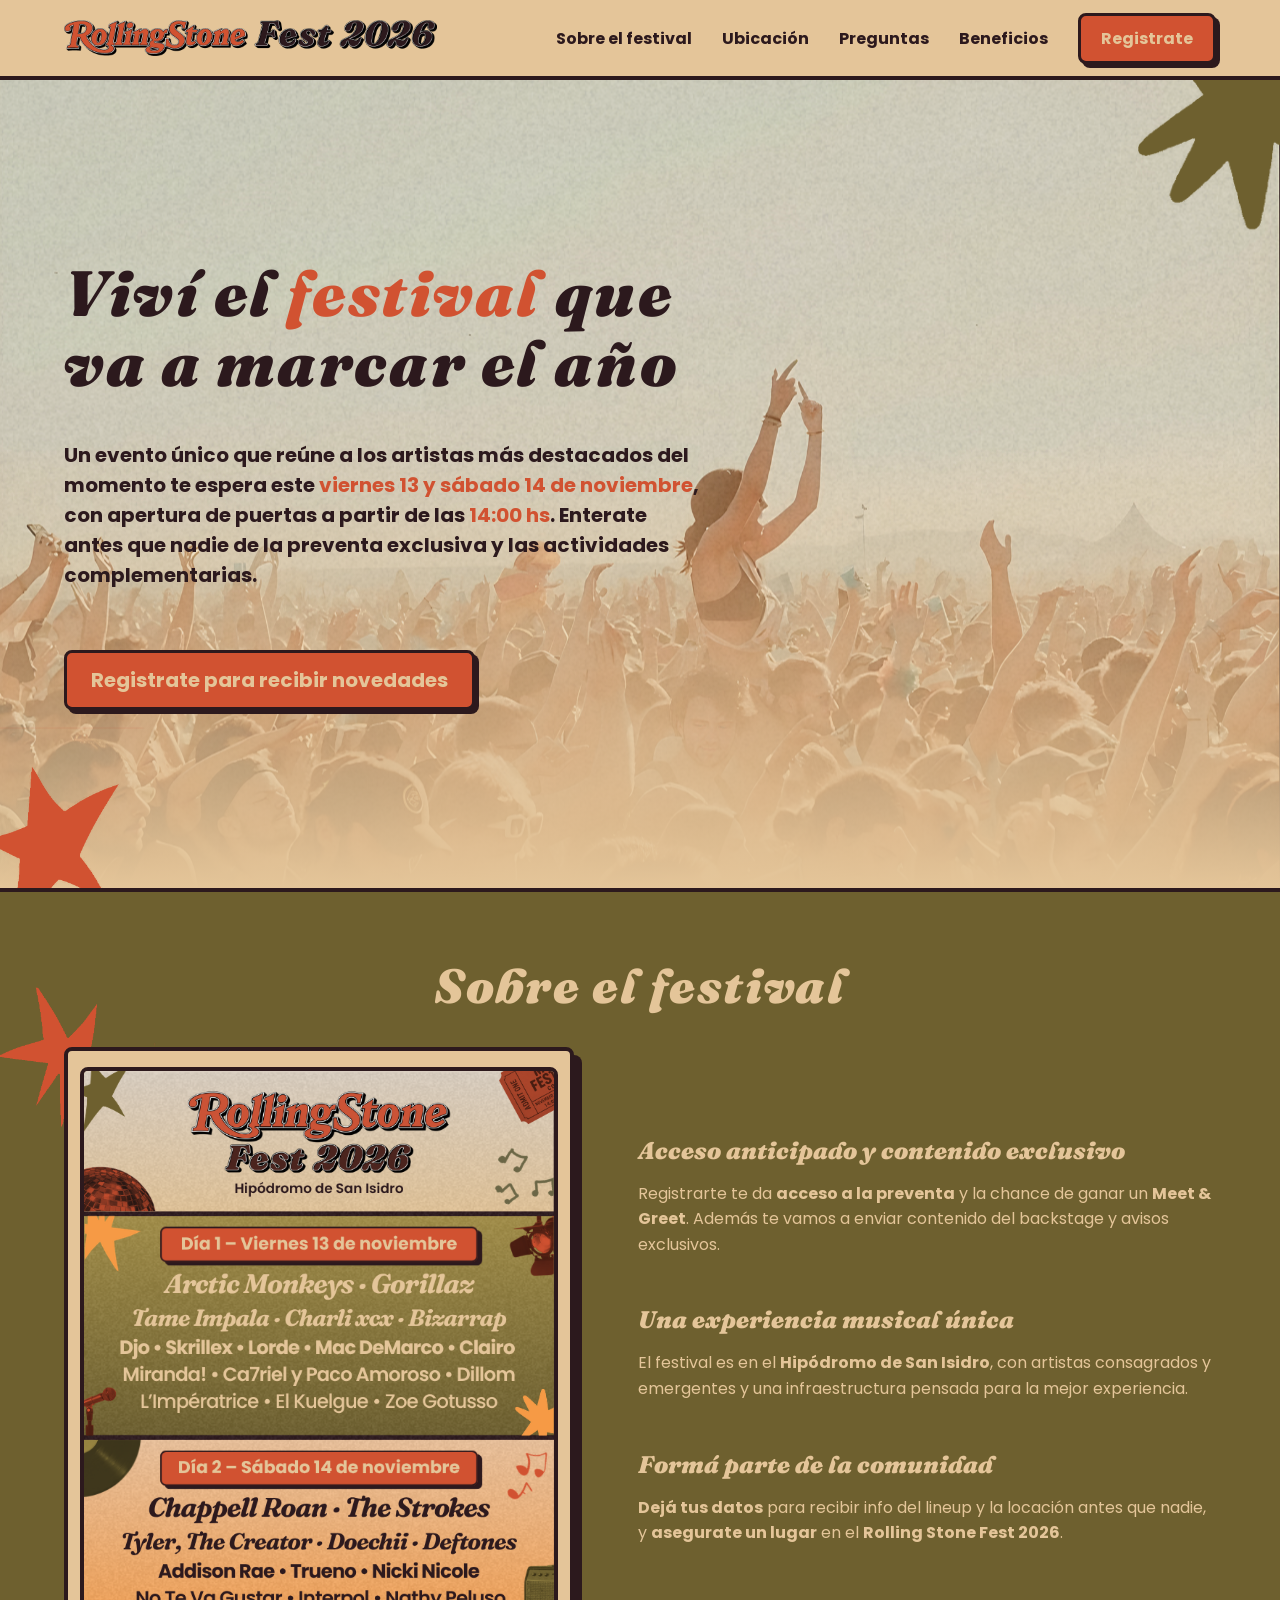
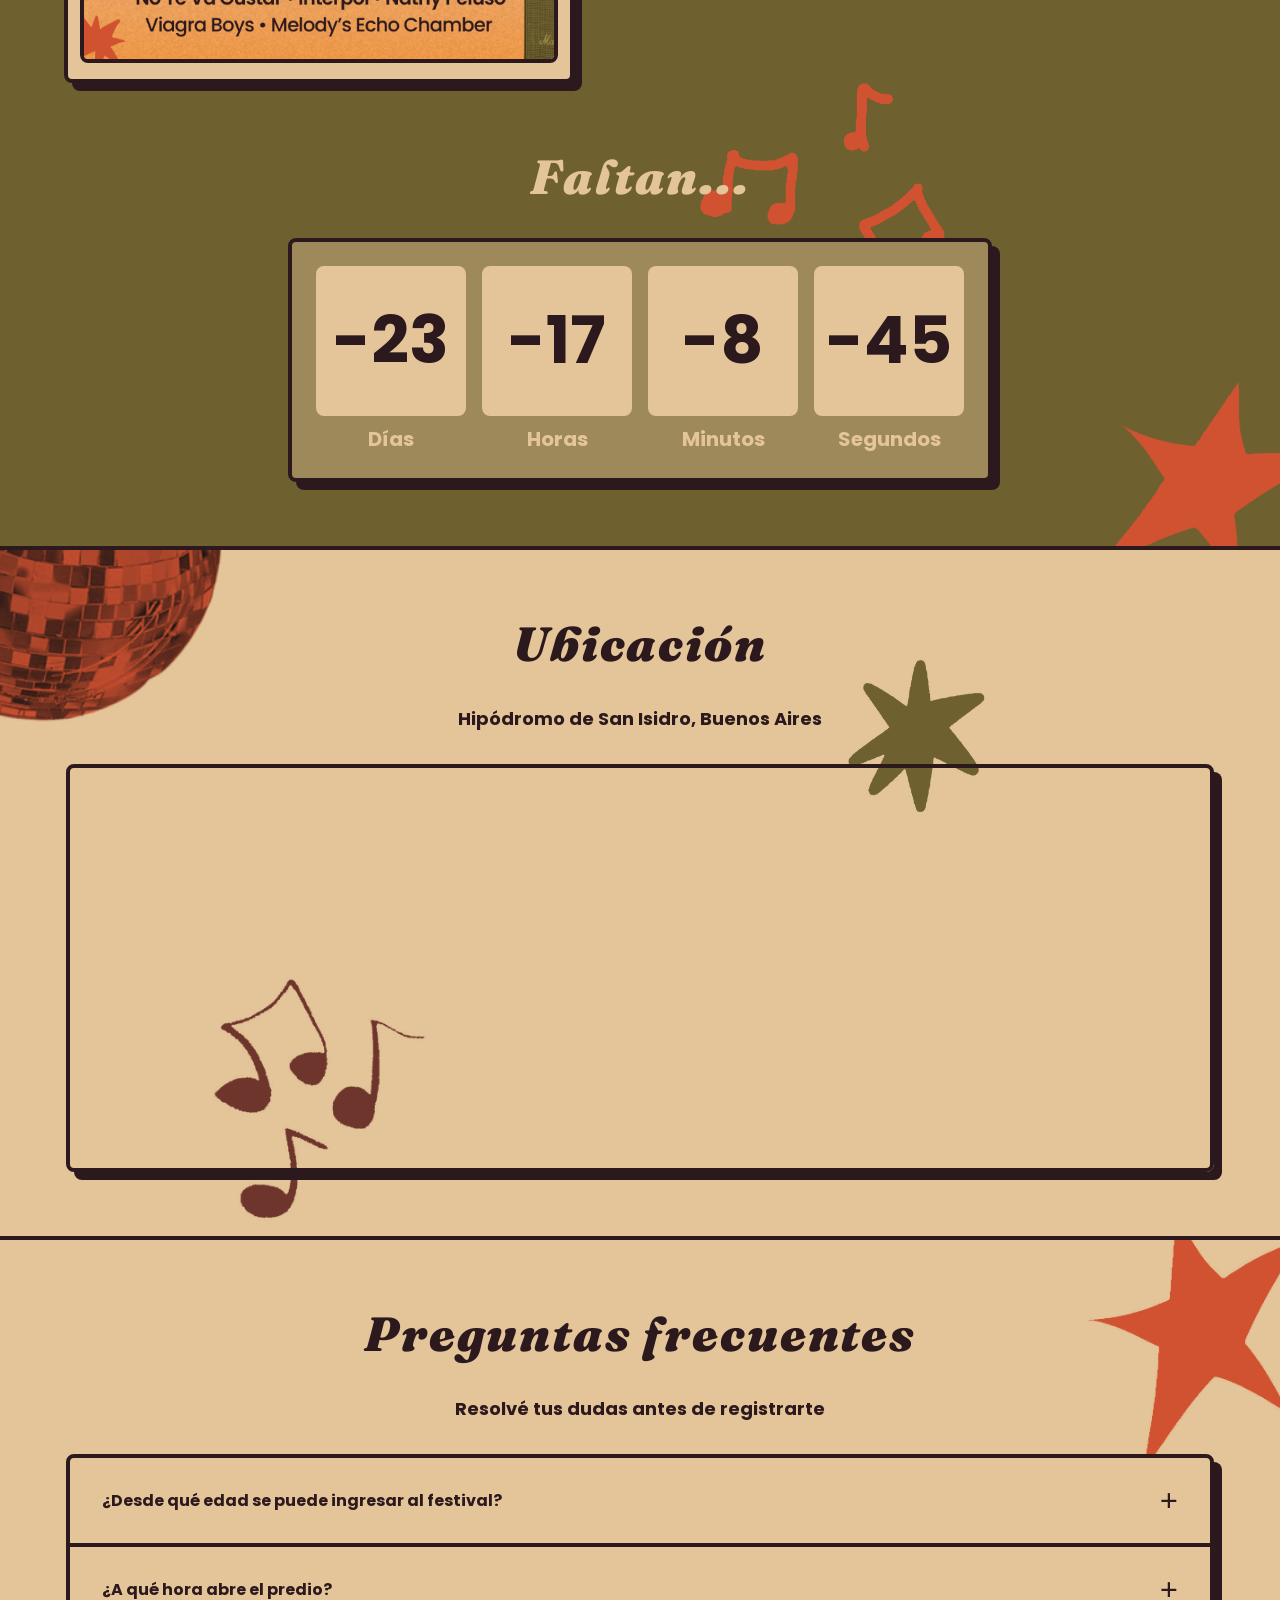
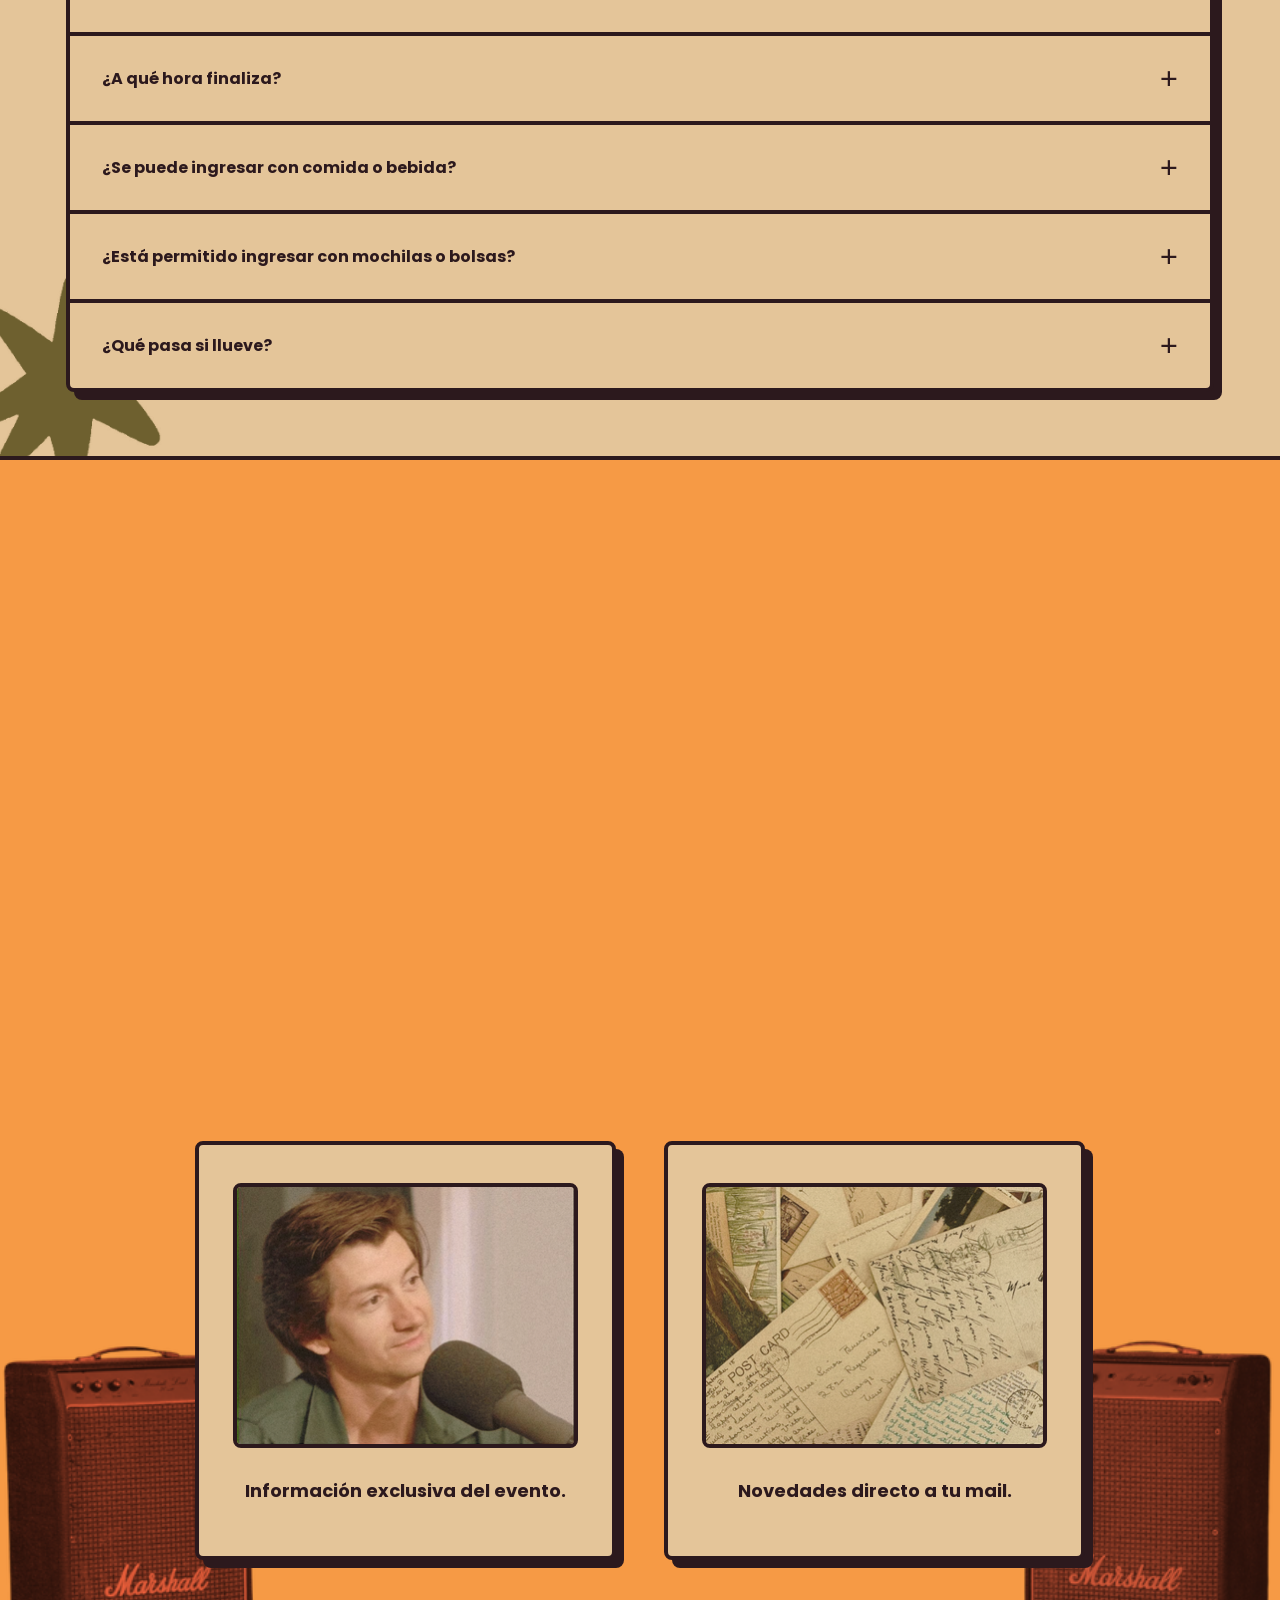
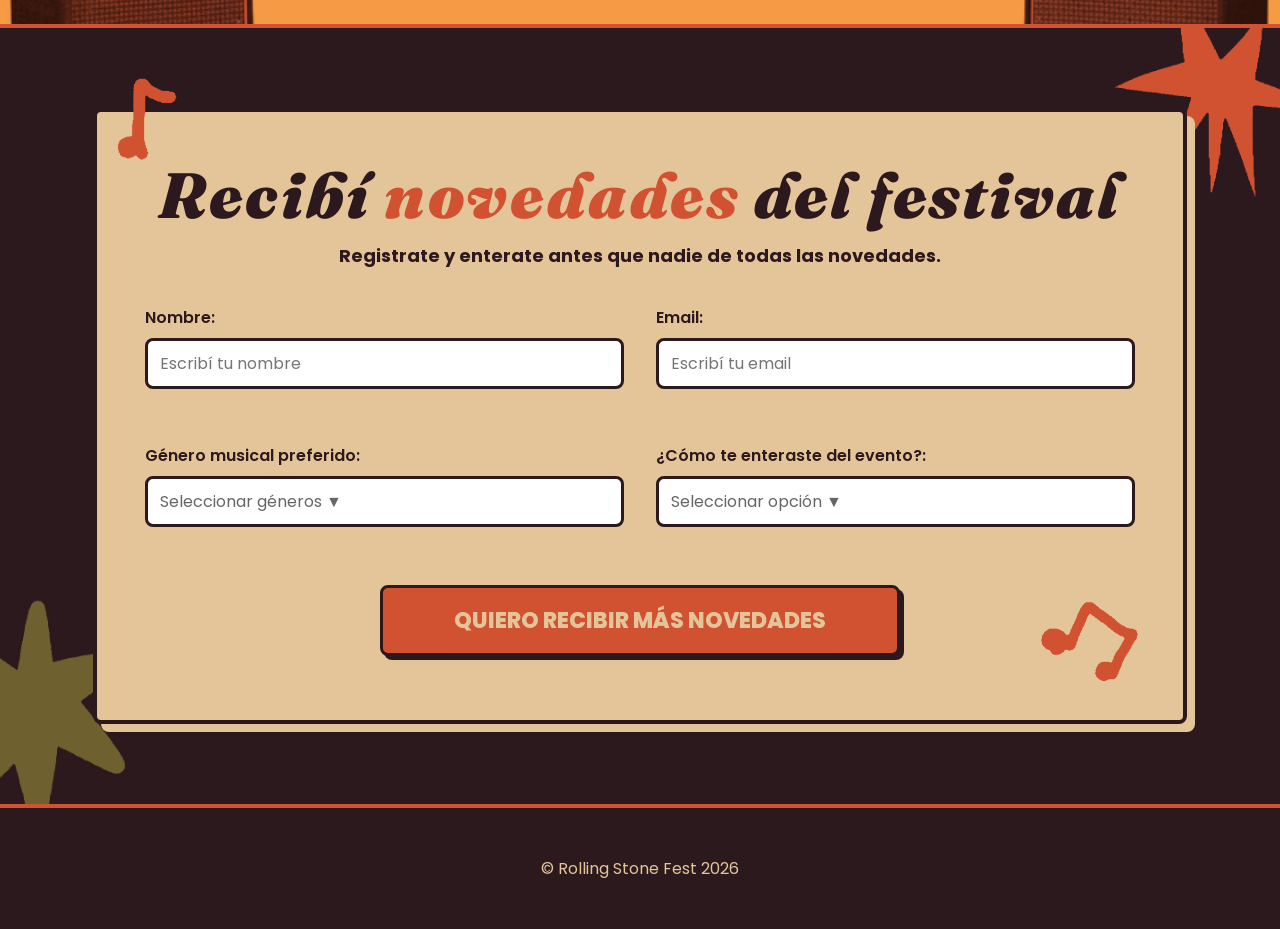
==== index.html @ dd391f80 "GitHub Pages" ====
<html>

<head>
    <title>Rolling Stone Fest 2026</title>
    <meta charset="utf-8">
    <meta name="viewport" content="width=device-width, initial-scale=1.0">
    <meta name="language" content="es">

    <link rel="icon" type="image/png" href="imagenes/BolaDisco.png" sizes="48x48">

    <link rel="stylesheet" href="./estilos.css">
    <link rel="preconnect" href="https://fonts.googleapis.com">
    <link rel="preconnect" href="https://fonts.gstatic.com" crossorigin>
    <link
        href="https://fonts.googleapis.com/css2?family=Fraunces:ital,opsz,wght@0,9..144,100..900;1,9..144,100..900&family=Poppins:ital,wght@0,100;0,200;0,300;0,400;0,500;0,600;0,700;0,800;0,900;1,100;1,200;1,300;1,400;1,500;1,600;1,700;1,800;1,900&display=swap"
        rel="stylesheet">
</head>

<body>

    <header>
        <a href="#inicio" class="logo-fest">
            <img src="./imagenes/logo-festival.png" alt="Logo Rolling Stone Fest">
        </a>

        <input type="checkbox" id="menu-check">

        <label for="menu-check" class="menu-icono" aria-label="Abrir menú">
            <span class="hamburger-line"></span>
            <span class="hamburger-line"></span>
            <span class="hamburger-line"></span>
        </label>

        <nav>
            <ul>
                <li><a href="#festival" class="fuente-bold nav-link">Sobre el festival</a></li>
                <li><a href="#ubicacion" class="fuente-bold nav-link">Ubicación</a></li>
                <li><a href="#preguntas" class="fuente-bold nav-link">Preguntas</a></li>
                <li><a href="#beneficios" class="fuente-bold nav-link">Beneficios</a></li>
                <li><a href="#registrate" class="boton-nav nav-link">Registrate</a></li>
            </ul>
        </nav>
    </header>

    
    <!-- PORTADA -->
    <section id="inicio" class="Portada">

        <img src="./imagenes/ESTRELLA1.png " class="deco1 reveal-fade-up">
        <img src="./imagenes/ESTRELLA2.png" class="deco2 reveal-fade-up">

        <div class="portada-contenido reveal-fade-up">

            <h1>Viví el <span class="resaltado">festival</span> que va a marcar el año</h1>

            <p class="resaltado3"> Un evento único que reúne a los artistas más destacados del momento te espera este
                <span class="resaltado2">viernes 13 y sábado 14 de noviembre</span>, con apertura de puertas a partir de
                las <span class="resaltado2">14:00 hs</span>. Enterate antes que nadie de la preventa exclusiva y las
                actividades complementarias.
            </p>

            <a href="#registrate" class="boton-portada">Registrate para recibir novedades</a>
        </div>
    </section>


    <!-- SECCIÓN 1: SOBRE EL FESTIVAL -->
    <section class="seccion1" id="festival">

        <h2 class="reveal-fade-up">Sobre el festival</h2>

        <div class="grillaSec1">
            <div class="lineup-wrapper">
                <img src="imagenes/ESTRELLA3.png" class="deco3 reveal-slide-left">
                <div class="contenedor-lineup reveal-slide-left">
                    <img src="./imagenes/flyer-lineup.png" alt="lineup" class="lineup">
                </div>
            </div>

            <div class="texto reveal-slide-right">
                <h3>Acceso anticipado y contenido exclusivo</h3>
                <p>Registrarte te da <span class="fuente-bold">acceso a la preventa</span> y la chance de ganar un <span class="fuente-bold">Meet & Greet</span>. Además te vamos a enviar contenido del backstage y avisos exclusivos.</p>

                <h3>Una experiencia musical única</h3>
                <p>El festival es en el <span class="fuente-bold">Hipódromo de San Isidro</span>, con artistas consagrados y emergentes y una infraestructura pensada para la mejor experiencia.</p>

                <h3>Formá parte de la comunidad</h3>
                <p><span class="fuente-bold">Dejá tus datos</span> para recibir info del lineup y la locación antes que nadie, y <span class="fuente-bold">asegurate un lugar</span> en el <span class="fuente-bold">Rolling Stone Fest 2026</span>.</p>
            </div>
        </div>

        <section class="seccion-contador reveal-fade-up">

            <img src="./imagenes/NOTA5.png" class="deco4">
            <img src="./imagenes/ESTRELLA2.png" class="deco5">

            <h2>Faltan...</h2>

            <div class="contador">
                <div class="bloque">
                    <div class="caja">
                        <span id="dias">00</span>

                    </div>
                    <p>Días</p>
                </div>

                <div class="bloque">
                    <div class="caja">
                        <span id="horas">00</span>

                    </div>
                    <p>Horas</p>
                </div>

                <div class="bloque">
                    <div class="caja">
                        <span id="minutos">00</span>

                    </div>

                    <p>Minutos</p>
                </div>

                <div class="bloque">
                    <div class="caja">
                        <span id="segundos">00</span>

                    </div>
                    <p>Segundos</p>
                </div>

            </div>
        </section>

    </section>

    <!-- SECCIÓN 2: UBICACIÓN -->
    <section class="seccion2" id="ubicacion">

        <img src="./imagenes/BolaDisco.png" class="deco6 reveal-fade-up">
        <img src="./imagenes/ESTRELLA1.png" class="deco7 reveal-fade-up">
        <img src="./imagenes/NOTA7.png" class="deco8 reveal-fade-up">

        <h2 class="reveal-fade-up">Ubicación</h2>
        <h4 class="reveal-fade-up">Hipódromo de San Isidro, Buenos Aires</h4>

        <div class="reveal-fade-up mapa-wrapper">
            <iframe class="mapa"
                src="https://maps.google.com/?output=embed&q=Hipodromo+de+San+Isidro%2C+Buenos+Aires&z=8"></iframe>
        </div>

    </section>

    <!-- SECCIÓN 3: PREGUNTAS FRECUENTES -->
    <section class="seccion3" id="preguntas">

        <img src="./imagenes/ESTRELLA2.png" class="deco9 reveal-fade-up">
        <img src="./imagenes/ESTRELLA1.png" class="deco10 reveal-fade-up">
        <img src="./imagenes/NOTA5.png" class="deco11 reveal-fade-up">

        <h2 class="reveal-fade-up">Preguntas frecuentes</h2>
        <h4 class="reveal-fade-up">Resolvé tus dudas antes de registrarte</h4>

        <section class="grillaFAQ reveal-fade-up">
            <div class="fila">

                <div class="pregunta-header">
                    <p class="pregunta">¿Desde qué edad se puede ingresar al festival?</p>
                    <span class="faq-icon">+</span>
                </div>

                <div class="respuesta-container">
                    <p class="respuesta">El ingreso está habilitado a partir de los 16 años, presentando DNI.</p>
                </div>
            </div>

            <div class="fila">

                <div class="pregunta-header">
                    <p class="pregunta">¿A qué hora abre el predio?</p>
                    <span class="faq-icon">+</span>
                </div>

                <div class="respuesta-container">
                    <p class="respuesta">Las puertas se habilitan a las 14:00 hs.</p>
                </div>
            </div>

            <div class="fila">

                <div class="pregunta-header">
                    <p class="pregunta">¿A qué hora finaliza?</p>
                    <span class="faq-icon">+</span>
                </div>

                <div class="respuesta-container">
                    <p class="respuesta">La jornada se extenderá hasta las 22:00 hs.</p>
                </div>
            </div>

            <div class="fila">

                <div class="pregunta-header">
                    <p class="pregunta">¿Se puede ingresar con comida o bebida?</p>
                    <span class="faq-icon">+</span>
                </div>

                <div class="respuesta-container">
                    <p class="respuesta">No está permitido el ingreso con comida ni bebida al predio.</p>
                </div>
            </div>

            <div class="fila">

                <div class="pregunta-header">
                    <p class="pregunta">¿Está permitido ingresar con mochilas o bolsas?</p>
                    <span class="faq-icon">+</span>
                </div>

                <div class="respuesta-container">
                    <p class="respuesta">Sí, se permite el ingreso con mochilas pequeñas, sujetas a control en el
                        acceso.
                    </p>
                </div>
            </div>

            <div class="fila">

                <div class="pregunta-header">
                    <p class="pregunta">¿Qué pasa si llueve?</p>
                    <span class="faq-icon">+</span>
                </div>

                <div class="respuesta-container">
                    <p class="respuesta">El evento se realiza aunque llueva, salvo que las condiciones climáticas
                        representen un riesgo para el público o los artistas.</p>
                </div>
            </div>
        </section>

    </section>


    <!-- SECCIÓN 4: BENEFICIOS DE REGISTRARTE -->
    <section class="seccion4" id="beneficios">

        <img src="./imagenes/ESTRELLA1.png" class="deco16 reveal-fade-up">
        <img src="./imagenes/ESTRELLA3.png" class="deco17 reveal-fade-up">
        <img src="./imagenes/Parlante.png" class="deco18 reveal-fade-up">
        <img src="./imagenes/Parlante2.png" class="deco19 reveal-fade-up">

        <h2 class="reveal-fade-up">Beneficios de registrarte</h2>
        <h4 class="reveal-fade-up">Todo lo que obtenes al dejar tus datos</h4>

        <div class="contenedorTarjetas">
            <div class="tarjeta reveal-fade-up" style="--delay: 0ms">
                <img src="./imagenes/tickets2.png" alt="tickets">
                <h4>Acceso anticipado a la venta de entradas.</h4>
            </div>

            <div class="tarjeta reveal-fade-up" style="--delay: 0ms">
                <img src="./imagenes/artista2.png" alt="artista">
                <h4>Lineup con artistas nacionales e internacionales.</h4>
            </div>

            <div class="tarjeta reveal-fade-up" style="--delay: 0ms">
                <img src="./imagenes/entrevista2.png" alt="entrevista">
                <h4>Información exclusiva del evento.</h4>
            </div>

            <div class="tarjeta reveal-fade-up" style="--delay: 0ms">
                <img src="./imagenes/cartas2.png" alt="cartas">
                <h4>Novedades directo a tu mail.</h4>
            </div>
        </div>
    </section>


    <!-- SECCIÓN 5: FORMULARIO -->
    <section class="formulario" id="registrate">

        <img src="./imagenes/ESTRELLA3.png" class="deco12 reveal-fade-up">
        <img src="./imagenes/ESTRELLA1.png" class="deco13 reveal-fade-up">

        <div class="carta reveal-fade-up">

            <img src="./imagenes/NOTA1.png" class="deco14 reveal-fade-up">
            <img src="./imagenes/NOTA4.png" class="deco15 reveal-fade-up">

            <h1>Recibí <span class="resaltado">novedades</span> del festival</h1>
            <h4>Registrate y enterate antes que nadie de todas las novedades.</h4>

            <form id="form-registro" action="#" novalidate>
                <div class="grillaForm">
                    <div class="campo">
                        <label for="nombre">Nombre:</label>
                        <input type="text" name="nombre" id="nombre" placeholder="Escribí tu nombre"
                            autocomplete="given-name">
                        <span class="campo-error" id="error-nombre"></span>
                    </div>
                    <div class="campo">
                        <label for="email">Email:</label>
                        <input type="email" name="email" id="email" placeholder="Escribí tu email" autocomplete="email">
                        <span class="campo-error" id="error-email"></span>
                    </div>
                    <div class="campo">
                        <label>Género musical preferido:</label>
                        <div class="dropdown">
                            <button type="button" class="dropbtn" id="btn-genero">Seleccionar géneros ▼</button>
                            <div class="dropdown-content" id="dropdown-genero">
                                <label><input type="checkbox" name="genero" value="nacional"> Rock nacional</label>
                                <label><input type="checkbox" name="genero" value="rock"> Rock clásico</label>
                                <label><input type="checkbox" name="genero" value="pop"> Pop</label>
                                <label><input type="checkbox" name="genero" value="indie"> Indie</label>
                                <label><input type="checkbox" name="genero" value="electronica"> Electrónica</label>
                                <label><input type="checkbox" name="genero" value="urbano"> Trap / Urbano</label>
                            </div>
                        </div>
                    </div>
                    <div class="campo">
                        <label>¿Cómo te enteraste del evento?:</label>
                        <div class="dropdown">
                            <button type="button" class="dropbtn" id="btn-fuente">Seleccionar opción ▼</button>
                            <div class="dropdown-content" id="dropdown-fuente">
                                <label><input type="radio" name="fuente" value="rrss"> Anuncios en redes
                                    sociales</label>
                                <label><input type="radio" name="fuente" value="newsletter"> Mails / Newsletters</label>
                                <label><input type="radio" name="fuente" value="recomendacion"> Recomendación</label>
                                <label><input type="radio" name="fuente" value="noticias"> Páginas de noticias</label>
                                <label><input type="radio" name="fuente" value="otros"> Otros</label>
                            </div>
                        </div>
                    </div>
                </div>
                <button type="submit" class="boton-submit">QUIERO RECIBIR MÁS NOVEDADES</button>
            </form>
        </div>

        <!-- ===== POP-UP: CONFIRMACIÓN REGISTRO ===== -->
        <div class="popup-overlay" id="popup-confirmacion" role="dialog" aria-modal="true"
            aria-label="Registro confirmado">
            <div class="popup-contenido popup-confirmacion-contenido">
                <div class="popup-icono">🎸</div>
                <h2>¡Ya estás dentro, <span id="nombre-usuario" style="color: #D15231;"></span>!</h2>
                <p>Te registraste con éxito, te vamos a estar mandando todas las novedades del <strong>Rolling Stone
                        Fest 2026</strong> a <span id="mail-usuario" style="font-weight: bold; color: #D15231;"></span>.</p>
                <button class="boton-popup-ok" id="cerrar-confirmacion">¡Perfecto!</button>
            </div>
        </div>
    </section>


    <footer>
        <p> © Rolling Stone Fest 2026</p>
    </footer>


    <script src="script.js"></script>

</body>

</html>
---- estilos.css ----
html { background-color: #2C191D; scroll-behavior: smooth; }

body {
    margin: 0;
    max-width: 100%;
    overflow-x: hidden;
    position: relative;
}


/* =========== 
   TIPOGRAFÍAS 
   =========== */
h1, h2, h3 { 
    font-family: "Fraunces", serif; 
    font-optical-sizing: auto; 
    font-style: italic; 
    font-weight: 900; 
}


h1 {
    font-size: 64px;
    text-align: left;
    letter-spacing: 0.04em;
    margin-top: 0;
    margin-bottom: 32px;
    line-height: 1.1;
}

h2 {
    font-size: 48px;
    text-align: center;
    letter-spacing: 0.04em;
    margin-top: 0;
    margin-bottom: 32px;
}

h3 {
    font-size: 24px;
}

h4 {
    font-family: "Poppins", sans-serif;
    font-size: 18px;
    text-align: center;
    margin-top: 0;
    margin-bottom: 32px;
}

p, ul, li { font-family: "Poppins", sans-serif; font-size: 16px; }

ul { text-align: center; }

.resaltado { color: #D15231; font-weight: 900; }

.resaltado2 { color: #D15231; font-weight: 700; }

.resaltado3 { color: #2C191D; font-weight: 700;}

.fuente-bold { font-weight: bold;}

.deco1, .deco2, .deco3, .deco4, .deco5, .deco6, .deco7, .deco8, .deco9, .deco10, .deco11, .deco12, .deco13, .deco14, .deco15, .deco16, .deco17, .deco18, .deco19 {
    position: absolute;
    pointer-events: none;
    z-index: 0;
}


/* ===================
   ANIMACION APARICIÓN
   =================== */
.reveal-fade-up, .reveal-slide-left, .reveal-slide-right {
    opacity: 0;
    transition: opacity 0.7s ease, transform 0.7s ease;
    transition-delay: var(--delay, 0ms);
}

.reveal-fade-up    { transform: translateY(40px); }

.reveal-slide-left { transform: translateX(-50px); }

.reveal-slide-right{ transform: translateX(50px); }

.reveal-fade-up.visible, .reveal-slide-left.visible, .reveal-slide-right.visible { 
    opacity: 1; 
    transform: translate(0, 0);
}


/* ============
   HEADER Y NAV 
   ============ */
header {
    background-color: #E4C599;
    height: 80px;
    padding: 0 64px;
    display: flex;
    justify-content: space-between;
    align-items: center;
    border-bottom: 4px solid #2C191D;
    color: #2C191D;
    position: fixed;
    top: 0;          
    left: 0;         
    width: 100%; 
    box-sizing: border-box;
    z-index: 100;
    transition: box-shadow 0.3s ease;
}

header.scrolled { box-shadow: 0 4px 20px rgba(44,25,29,0.18);}

header nav ul {
    display: flex;
    align-items: center;
    list-style: none;
    margin: 0;
    padding: 0;
}

header nav li { margin-left: 30px;}

header nav a {
    color: #2C191D;
    text-decoration: none;
    font-family: "Poppins", sans-serif;
    font-size: 16px;
    position: relative;
    transition: 0.2s;
}

.boton-nav {
    background-color: #D15231;
    color: #E4C599 !important;
    border: 3px #2C191D solid;
    border-radius: 8px;
    box-shadow: 4px 4px 0px #2C191D;
    font-weight: bold;
    padding: 10px 20px;
    display: inline-block;
    transition: box-shadow 0.15s ease, transform 0.15s ease, background-color 0.2s;
}

.boton-nav:hover {
    box-shadow: 6px 6px 0px #2C191D;
    transform: translate(-1px, -1px);
}

.boton-nav:active { box-shadow: 2px 2px 0px #2C191D; transform: translate(2px, 2px);}

/* AGREGADO */
header nav a:not(.boton-nav)::after {
    content: '';
    position: absolute;
    bottom: -3px;
    left: 0;
    width: 0;
    height: 2px;
    background-color: #D15231;
    transition: width 0.25s ease;
}

header nav a:not(.boton-nav):hover::after { width: 100%; }

header nav a:not(.boton-nav):hover { color: #D15231; }

/* AJUSTES LOGO */
.logo-fest {                           
    display: flex;
    align-items: center;
    height: 100%;
    box-sizing: border-box;
    max-width: 500px;
    overflow: hidden;
}

.logo-fest img {
    height: 36px;
    width: auto;
    display: block;
    transition: opacity 0.2s;
}

.logo-fest:hover img { opacity: 0.8;}

/* MENÚ */
#menu-check { display: none; }

.menu-icono {
    display: none;
    flex-direction: column;
    gap: 5px;
    cursor: pointer;
    z-index: 20;
    padding: 6px;
}

.hamburger-line {
    display: block;
    width: 28px;
    height: 3px;
    background-color: #2C191D;
    border-radius: 2px;
    transition: transform 0.3s ease, opacity 0.3s ease;
}

/* ANIMACIÓN X AL ABRIR MENÚ */
#menu-check:checked ~ .menu-icono .hamburger-line:nth-child(1) { transform: translateY(8px) rotate(45deg); }

#menu-check:checked ~ .menu-icono .hamburger-line:nth-child(2) { opacity: 0; transform: scaleX(0); }

#menu-check:checked ~ .menu-icono .hamburger-line:nth-child(3) { transform: translateY(-8px) rotate(-45deg); }

/* ========= 
    PORTADA 
   ========= */
.Portada {
    background-size: cover;
    background-repeat: no-repeat;
    background-position: center;
    height: 72vh;
    margin: 0;
    padding: 160px 64px 80px 64px;
    border-bottom: solid #2C191D 4px;
    color: #2C191D;
    display: flex;
    flex-direction: column;
    justify-content: center;
    align-items: flex-start;
        background-image: 
            linear-gradient(to top, #E4C599 0%, rgba(228, 197, 153, 0) 50%),
            url('./imagenes/portada.png');
    position: relative;
    overflow: hidden;
    z-index: 2;
}

.deco1 { 
    width: 350px;
    top: -100px;
    right: -150px;
}

.deco2 {
    width: 230px; 
    bottom: -110px;
    left: -70px;
}

.Portada h1 {
    max-width: 640px;
    line-height: 1.1;
    margin-bottom: 42px;
}

.Portada p {
    max-width: 640px;
    line-height: 1.5;
    margin-bottom: 60px;
    font-size: 20px;
}

.boton-portada {
    display: inline-block;
    text-decoration: none;
    background-color: #D15231; 
    color: #E4C599; 
    font-family: "Poppins", sans-serif;
    font-size: 20px;
    font-weight: 700;
    padding: 12px 24px;
    border: 3px solid #2C191D;
    border-radius: 8px;
    cursor: pointer;
    box-shadow: 4px 4px #2C191D; 
    transition: transform 0.15s ease, box-shadow 0.15s ease, background-color 0.2s;
    z-index: 2;
}

.boton-portada:hover {
    transform: translate(-2px, -2px);
    box-shadow: 6px 6px #2C191D;
}

.boton-portada:active { transform: translateY(2px); box-shadow: 2px 2px #2C191D;}


/* ============================= 
   SECCIÓN 1 - SOBRE EL FESTIVAL 
   ============================= */
.seccion1, .seccion2, .seccion3, .seccion4 {
    padding: 64px;
    border-bottom: solid #2C191D 4px;
    color: #2C191D;
    position: relative;
    overflow: hidden;
}

.seccion1 { background-color: #6E602F; color: #E4C599; }

.grillaSec1 {
    display: flex;
    gap: 64px;
    align-items: center;
    justify-content: center;
    margin: 0 auto;
}

.contenedor-lineup {   
    max-width: 510px; 
    max-height: 638px;
    background-color: #E4C599;
    padding: 16px;
    border: 4px solid #2C191D;
    box-shadow: 8px 8px #2C191D;
    border-radius: 8px;
    display: flex;
    justify-content: center;
    align-items: center;
    position: relative;
    z-index: 1;
}

.lineup {
    width: 100%;
    height: auto;
    border: 4px solid #2C191D;
    border-radius: 8px;
    display: block;
}

.lineup-wrapper {
    position: relative;
    max-width: 510px;
    max-height: 638px;
}

.deco3 {
    width: 220px;
    top: -130px;
    left: -110px;
}

.texto { flex: 1; max-width: 600px; }

.texto h3 { margin-top: 0; margin-bottom: 16px; }

.texto p { margin-bottom: 48px; line-height: 1.6;}

/* CONTADOR */ 
.seccion-contador {                   
    padding-top: 64px;
    text-align: center;
    position: relative;
    z-index: 2;
}

.seccion-contador h2 { position: relative; z-index: 1; }

.deco4 {
    width: 380px;
    top: -50px;
    right: 200px;
}

.deco5 {
    width: 300px; 
    transform: rotate(30deg);
    top: 220px;
    right: -130px;
}

.contador {                                                    
    display: flex;
    align-items: center;
    justify-content: center;
    margin: 0 auto;
    width: fit-content; 
    max-width: 90%;
    max-height: 224px;
    gap: 16px;
    background-color: #9D8959;
    border: solid #2C191D 4px;
    border-radius: 8px;
    box-shadow: 8px 8px 0px #2C191D;
    padding: 24px;
    position: relative;
    z-index: 1;
}

.caja {                                
    background-color: #E4C599; 
    border-radius: 8px;
    width: 150px; 
    aspect-ratio: 1 / 1;
    display: flex;
    align-items: center;
    justify-content: center;
}

.caja span {
    display: block;
    font-family: "Poppins", sans-serif;
    font-size: 66px;
    font-weight: bold;
    color: #2C191D;
}

.bloque {
    display: flex;
    flex-direction: column;
    align-items: center;
}

.bloque p {
    margin: 8px 0 0 0;
    font-family: "Poppins", sans-serif;
    font-weight: bold;
    font-size: 20px;
    color: #E4C599;
}                                   


/* =====================
   SECCIÓN 2 - UBICACIÓN 
   ===================== */
.seccion2 { background-color: #E4C599; }

.deco6 {
    width: 380px;
    top: -200px;
    left: -150px;
}

.mapa {
    display: flex;
    align-items: center;
    justify-content: center;
    margin: 0 auto;
    width: 100%;
    max-width: 1140px;
    height: 400px;
    border: solid #2C191D 4px;
    border-radius: 8px;
    box-shadow: 8px 8px 0px #2C191D;
    position: relative;
    z-index: 2;
}

.mapa-wrapper { position: relative; z-index: 2; }

.deco7 {
    width: 220px;
    top: 55px;
    right: 248px;
}

.deco8 {
    width: 330px;
    top: 388px;
    left: 141px;
}


/* ================================
   SECCIÓN 3 - PREGUNTAS FRECUENTES 
   ================================ */
.seccion3 { background-color: #E4C599; }

.deco9 {
    width: 330px; 
    transform: rotate(13deg);
    top: -105px;
    right: -80px;
}

.deco10 {
    width: 330px; 
    transform: rotate(3deg);
    top: 550px;
    left: -90px;
}

.deco11 {
    width: 330px;
    top: 445px;
    right: 90px;
}

/* GRILLA PREGUNTAS */
.grillaFAQ {                           
    display: grid;
    grid-template-columns: 1fr;
    max-width: 1140px;
    border: solid #2C191D 4px;
    border-radius: 8px;
    overflow: hidden;
    box-shadow: 8px 8px #2C191D;
    margin: 0 auto;
    background-color: #E4C599; 
    position: relative;
    z-index: 2;
}

.fila {
    border-bottom: solid #2C191D 4px;
    transition: background-color 0.3s ease;
    cursor: pointer;
}

.fila:last-child { border-bottom: none; }

.pregunta-header {
    display: flex;
    align-items: center;
    justify-content: space-between;
    padding: 20px 32px;
}

.pregunta {  
    text-align: left;
    font-weight: bold;
    padding: 10px 0px;
    margin: 0 16px 0 0;
}

.fila:hover .pregunta-header { background-color: #2C191D; color: #E4C599; }

.respuesta-container {
    display: grid;
    grid-template-rows: 0fr; 
    transition: grid-template-rows 0.4s ease; 
    overflow: hidden;
}

.fila.abierta .respuesta-container { grid-template-rows: 1fr; }

.respuesta {
    min-height: 0;
    padding: 0 32px; 
    margin: 0;
    text-align: left;
    color: #2C191D;
    transition: padding 0.4s ease;
}

.fila.abierta .respuesta { padding-bottom: 48px; padding-top: 16px; } 

/* ÍCONO */
.faq-icon {
    font-size: 32px;
    font-weight: bold;
    color: #2C191D;
    flex-shrink: 0;
    transition: transform 0.3s ease;
    line-height: 1;
}

.fila:hover .faq-icon { color: #E4C599; }

.fila.abierta .faq-icon { transform: rotate(45deg); color: #E4C599; }

.fila.abierta .pregunta-header { background-color: #2C191D; color: #E4C599; }


/* =====================================
   SECCIÓN 4 - BENEFICIOS DE REGISTRARTE 
   ===================================== */
.seccion4 { background-color: #F69A45; border-bottom: solid #D15231 4px; }

.deco16 {
    width: 360px;
    top: -213px;
    right: -150px;
}

.deco17 {
    width: 360px;
    top: 20px;
    left: 317px;
}

.deco18 {
    width: 260px;
    bottom: -160px;
    left: 0px;
}

.deco19 {
    width: 260px;
    bottom: -160px;
    right: 0px;
}

/* TARJETAS */
.contenedorTarjetas {                  
    display: grid;
    grid-template-columns: repeat(2, 1fr);
    gap: 48px;
    max-width: 890px;
    justify-items: center;
    align-items: stretch;
    position: relative;
    margin: 0 auto;
}              

.tarjeta {                             
    background-color: #E4C599;
    border: 4px #2C191D solid;
    box-shadow: 8px 8px #2C191D;
    border-radius: 8px;
    display: flex;
    flex-direction: column;
    justify-content: center;
    position: relative;
    align-items: center;
    box-sizing: border-box;
    text-align: center; 
    height: 100%;
    min-height: 400px; 
    max-height: 426px;
    padding: 38px;
    margin: 0;
    transition: transform 0.25s ease, box-shadow 0.25s ease;
}

.tarjeta:hover { transform: translate(-4px, -4px); box-shadow: 12px 12px #2C191D; }

.tarjeta h4 {
    margin: 16px 0 0 0;
    min-height: 54px;
    display: flex;
    align-items: center;
}

.tarjeta img {
    width: 100%;
    border: solid #2C191D 4px;
    border-radius: 8px;
}


/* ======================
   SECCIÓN 5 - FORMULARIO
   ====================== */
.formulario {
    background-color: #2C191D;
    border-bottom: solid #D15231 4px;
    padding: 80px 64px;
    margin: 0;
    color: #E4C599;
    position: relative;
    overflow: hidden;
    z-index: 2;
}

.deco12 { /* Atrás de la carta */
    width: 330px;
    top: -150px;
    right: -100px;
}

.deco13 { /* Atrás de la carta */
    width: 330px;
    bottom: -125px;
    left: -125px;
}

.deco14 { /* Arriba de la carta */
    width: 125px; 
    transform: rotate(30deg);
    top: -60px;
    right: 969px;
}

.deco15 { /* Arriba de la carta */
    width: 395px;
    bottom: -30px;
    right: -150px;
}

.carta {
    background-color: #E4C599;
    border: 4px #2C191D solid;
    padding: 48px;
    color: #2C191D;
    box-shadow: 8px 8px #E4C599;
    border-radius: 8px;
    max-width: 990px;
    margin: 0 auto;
    text-align: center;
    position: relative;
    z-index: 2;
}

.carta h1 { 
    text-align: center; 
    margin-top: 0; 
    margin-bottom: 12px; 
}

.carta h4 { margin-bottom: 36px; }

.grillaForm {
    display: grid;
    grid-template-columns: 1fr 1fr;
    gap: 32px;
    text-align: left;
    
}

.campo {
    display: flex;
    flex-direction: column;
    gap: 4px;
}

.campo label {
    font-weight: 600;
    font-size: 1rem;
    font-family: "Poppins", sans-serif;
    margin-bottom: 4px;
}

.campo-error {
    color: #D15231;
    font-size: 14px;
    font-family: "Poppins", sans-serif;
    min-height: 18px;
    display: block;
}

input[type="text"], input[type="email"] {
    padding: 10px 12px;
    border: 3px #2C191D solid;
    border-radius: 8px;
    color: #2C191D;
    font-family: "Poppins", sans-serif;
    font-size: 16px;
    transition: border-color 0.2s, box-shadow 0.2s;
    outline: none;
    background: #fff;
}

input[type="text"]:focus, input[type="email"]:focus {
    border-color: #D15231;
    box-shadow: 0 0 0 3px rgba(209,82,49,0.18);
}

input[type="text"].invalido, input[type="email"].invalido {
    border-color: #D15231;
    background-color: #fff5f5;
}

.boton-submit {
    background-color: #D15231;
    border: 3px #2C191D solid;
    border-radius: 8px;
    box-shadow: 4px 4px #2C191D;
    font-family: "Poppins", sans-serif;
    font-size: 22px;
    font-weight: 800;
    color: #E4C599;
    text-align: center;
    padding: 16px 24px;
    cursor: pointer;
    display: block;
    width: 100%;
    max-width: 520px;
    margin: 40px auto 8px;
    white-space: normal;
    transition: transform 0.15s ease, box-shadow 0.15s ease, background-color 0.2s;
    position: relative;
    z-index: 2;
}

.boton-submit:hover {
    transform: translate(-2px, -2px);
    box-shadow: 6px 6px #2C191D;
}

.boton-submit:active { transform: translate(2px, 2px); box-shadow: 2px 2px #2C191D; }

/* DROPDOWNS */
.dropdown {                            
    position: relative;
    display: block;
    margin-bottom: 18px;
}

.dropbtn {
    background-color: white;
    cursor: pointer;
    text-align: left;
    font-size: 16px;
    width: 100%;
    padding: 10px 12px;
    margin-bottom: 0; 
    font-family: "Poppins", sans-serif;
    border: 3px #2C191D solid;
    border-radius: 8px;
    color: #666;
    transition: border-color 0.2s;
}

.dropbtn:focus { border-color: #D15231; outline: none; }

.dropdown-content {
    display: none;
    position: absolute;
    background-color: white;
    width: 100%;
    box-shadow: 4px 4px #2C191D;
    z-index: 10;
    border: 3px solid #2C191D;
    border-radius: 8px;
    max-height: 200px;
    overflow-y: auto;
    animation: dropdown-appear 0.2s ease;
}

@keyframes dropdown-appear {
    from { opacity: 0; transform: translateY(-6px); }
    to   { opacity: 1; transform: translateY(0); }
}

.dropdown-content.open { display: block; }

.dropdown-content label {
    color: #2C191D;
    padding: 10px 14px;
    display: flex;
    align-items: center;
    cursor: pointer;
    font-family: "Poppins", sans-serif;
    font-size: 14px;
    transition: background-color 0.15s;
}

.dropdown-content label:hover { background-color: #F69A45; }

.dropdown-content input { margin-right: 10px; }

/* POPUP CONFIRMACIÓN */
.popup-overlay {                       
    position: fixed;
    inset: 0;
    background: rgba(44,25,29,0.75);
    display: flex;
    align-items: center;
    justify-content: center;
    z-index: 1000;
    opacity: 0;
    pointer-events: none;
    transition: opacity 0.3s ease;
    padding: 20px;
    backdrop-filter: blur(4px);
}

.popup-overlay.activo { opacity: 1; pointer-events: all; }

.popup-confirmacion-contenido {
    background-color: #E4C599;
    border: 4px solid #2C191D;
    border-radius: 12px;
    box-shadow: 10px 10px #2C191D;
    padding: 48px 40px;
    max-width: 480px;
    width: 100%;
    text-align: center;
    transform: scale(0.85) translateY(20px);
    transition: transform 0.35s cubic-bezier(0.34,1.56,0.64,1);
}

.popup-overlay.activo .popup-confirmacion-contenido {
    transform: scale(1) translateY(0);
}

.popup-icono {
    font-size: 56px;
    margin-bottom: 16px;
    animation: rock-icon 0.6s ease 0.3s both;
}

@keyframes rock-icon {
    0%   { transform: rotate(-20deg) scale(0.5); opacity: 0; }
    60%  { transform: rotate(10deg) scale(1.2); opacity: 1; }
    100% { transform: rotate(0deg) scale(1); }
}

.popup-confirmacion-contenido h2 {
    font-family: "Fraunces", serif;
    font-style: italic;
    color: #2C191D;
    font-size: 36px;
    margin-bottom: 16px;
}

.popup-confirmacion-contenido p {
    color: #2C191D;
    font-size: 16px;
    line-height: 1.6;
    margin-bottom: 8px;
}

.popup-sub {
    color: #6E602F !important;
    font-size: 14px !important;
    margin-bottom: 32px !important;
}

.boton-popup-ok {
    background-color: #D15231;
    color: #E4C599;
    margin-top: 30px;
    border: 3px solid #2C191D;
    border-radius: 8px;
    box-shadow: 4px 4px #2C191D;
    font-family: "Poppins", sans-serif;
    font-size: 18px;
    font-weight: 700;
    padding: 12px 32px;
    cursor: pointer;
    transition: transform 0.15s, box-shadow 0.15s, background-color 0.2s;
}

.boton-popup-ok:hover {
    transform: translate(-2px,-2px);
    box-shadow: 6px 6px #2C191D;
}

.boton-popup-ok:active { transform: translate(2px,2px); box-shadow: 2px 2px #2C191D; }

/* BOTÓN CERRAR */
.popup-cerrar {                        
    position: absolute;
    top: -18px;
    right: -18px;
    width: 40px;
    height: 40px;
    background-color: #D15231;
    color: #E4C599;
    border: 3px solid #2C191D;
    border-radius: 50%;
    font-size: 16px;
    font-weight: 700;
    cursor: pointer;
    display: flex;
    align-items: center;
    justify-content: center;
    line-height: 1;
    transition: background-color 0.2s, transform 0.15s;
    z-index: 2;
}

.popup-cerrar:hover { background-color: #b8431f; transform: scale(1.1); }


/* ========= 
     FOOTER 
   ========= */
footer {
    padding: 32px 64px;
    text-align: center;
    color: #E4C599;
}


/* =================== 
   RESPONSIVE - 1230px 
   =================== */
@media (max-width: 1230px) {
    .seccion1, .seccion2, .seccion3, .seccion4, .formulario {
        padding: 48px 32px;
    }

    .deco1, .deco2, .deco3, .deco4, .deco5, .deco6, .deco7, .deco8, .deco9, .deco10, .deco11, .deco12, .deco13, .deco14, .deco15, .deco16, .deco17, .deco18, .deco19 {
        max-width: 280px;
    }

    /* ========= 
        NAV Y UL 
       ========= */  
    .menu-icono {
        display: flex;
        cursor: pointer;
        z-index: 20;
    }

    .menu-icono img { height: 30px; width: auto; }

    header nav {
        position: fixed;
        top: 80px;
        left: 0;
        width: 100%;
        height: 0;
        background-color: #E4C599;
        overflow: hidden;
        transition: all 0.3s ease-in-out;
        border-bottom: 0px solid #2C191D;
        z-index: 15;
    }

    header nav ul {
        flex-direction: column;
        padding: 40px 0;
        gap: 30px;
    }

    header nav li { margin-left: 0; }

    #menu-check:checked ~ nav { height: 350px; border-bottom: 4px solid #2C191D; }

    .boton-nav { margin-top: 10px; width: fit-content; }


    /* =============================
       SECCIÓN 1 - SOBRE EL FESTIVAL
       ============================= */
    .contador { 
        width: fit-content; 
        gap: 12px;       
        padding: 16px;   
        margin: 0 auto;
    }


    /* =====================================
       SECCIÓN 4 - BENEFICIOS DE REGISTRARTE
       ===================================== */
    .contenedorTarjetas {
        flex-direction: column;
        align-items: center; /* Centra las tarjetas en la pantalla */
        gap: 32px;
    }

    .tarjeta {
        max-width: 402px;
        display: flex;
        flex-direction: column;
        justify-content: flex-start; 
        box-sizing: border-box;
    }
}


/* ================== 
   RESPONSIVE - 980px 
   ================== */
@media (max-width: 980px) {
    h1 { font-size: 48px; text-align: center;}
    
    h2 { font-size: 36px; }

    .seccion1, .seccion2, .seccion3, .seccion4, .formulario { 
        padding: 48px 24px; 
    }


    /* ========= 
         HEADER 
       ========= */
    header { padding: 0px 24px;}

    .logo-fest img { height: 28px; }


    /* ========= 
        PORTADA 
       ========= */
     .Portada {
        align-items: center;
        text-align: center;
        background-image:
            linear-gradient(to top, #E4C599 0%, rgba(228,197,153,0) 90%),
            url('./imagenes/portada.png');
        padding: 140px 32px 60px 32px;
        min-height: 76vh;
    }

    .portada-contenido { text-align: center; max-width: 650px; }


    /* =============================
       SECCIÓN 1 - SOBRE EL FESTIVAL
       ============================= */
    .deco3 {
        display: block;
        width: 160px;
        top: -100px;
        left: -80px;
    }

    .grillaSec1 {                        
        flex-direction: column;
        align-items: center;
        gap: 40px;
    }

    .contenedor-lineup {
        width: 90%;
        max-width: 450px;
        flex-shrink: 0;
    }

    .texto { width: 100%; padding: 0 20px; }
    
    /* CONTADOR */
    .seccion-contador { 
        width: 100%;
        display: flex;
        flex-direction: column;
        align-items: center;
        justify-content: center;
        padding-top: 40px;
        box-sizing: border-box;
    }
    
    .seccion-contador h2 {
        height: 100%;
        text-align: center;
        margin-bottom: 24px;
    }

    .contador { 
        display: flex;
        flex-direction: row;    
        flex-wrap: nowrap;      
        width: clamp(550px, 16vw, 243px);
        gap: 12px;       
        padding: 16px;   
        box-sizing: border-box;
    }

    .caja { width: clamp(30px, 16vw, 115px); }

    .caja span { font-size: 42px; }

    .bloque p { font-size: 18px; }  
    

    /* =====================
       SECCIÓN 2 - UBICACIÓN
       ===================== */
    .mapa { height: 300px; }


    /* ================================
       SECCIÓN 3 - PREGUNTAS FRECUENTES
       ================================ */
    .pregunta-header { padding: 16px 20px; }

    .respuesta { padding: 0 20px; }
    
    .fila.abierta .respuesta { padding: 16px 20px 32px; }
      

    /* =====================================
       SECCIÓN 4 - BENEFICIOS DE REGISTRARTE
       ===================================== */
    .contenedorTarjetas {
        grid-template-columns: 1fr;
        width: 100%;
        max-width: 100%;
        gap: 28px;
        padding: 0;        
        margin: 0 auto;
    }

    .tarjeta { 
        min-height: 300px;
        padding: 24px; 
        box-sizing: border-box;
        height: auto;
    }
        

    /* ====================== 
       SECCIÓN 5 - FORMULARIO 
       ====================== */
    .carta h1 { font-size: 42px; }

    .formulario { padding: 60px 24px; }
    
    .carta { padding: 32px 20px; }

    .grillaForm { grid-template-columns: 1fr; gap: 18px; }

    .campo { min-height: 106px;}

    .boton-submit { font-size: 20px; }
}


/* ================== 
   RESPONSIVE - 480px 
   ================== */
@media (max-width: 480px) {
    .seccion1, .seccion2, .seccion3, .seccion4, .formulario {
        padding: 48px 16px;
    }

    h1 { font-size: 48px; }
    
    h2 { font-size: 32px; }

    .deco1, .deco2, .deco3, .deco4, .deco5, .deco6, .deco7, .deco8, .deco9, .deco10, .deco11, .deco12, .deco13, .deco14, .deco15, .deco16, .deco17, .deco18, .deco19 {
        max-width: 205px;
    }


    /* ========= 
         HEADER 
       ========= */
    header { height: 60px; }

    .logo-fest img { height: 22px; }


    /* ========= 
        PORTADA 
       ========= */
    .Portada { padding: 112px 16px 56px; max-height: 660px; }

    .Portada h1 { margin-bottom: 32px; }

    .Portada p { margin: 0 0 32px 0; font-size: 18px; }

    .boton-portada { font-size: 18px; padding: 16px 12px; }

    .deco1 { top: -30px; right: -80px; }

    .deco2 { bottom: -120px; left: -80px; }


    /* =============================
       SECCIÓN 1 - SOBRE EL FESTIVAL
       ============================= */
    .contenedor-lineup { padding: 12px; box-shadow: 6px 6px #2C191D; }
    
    /* CONTADOR */
    .seccion-contador { padding: 48px 0 0 0; }

    .contador {
        width: 100%; 
        max-width: 343px;
        gap: 8px;         
        padding: 12px; 
        box-shadow: 6px 6px 0px #2C191D;
    }

    .caja {
        width: 70px;      
        height: 70px;
        border-width: 3px;
    }

    .caja span { font-size: 32px; }

    .bloque p { font-size: 14px; margin-top: 4px; }

    .deco4 { top: -70px; right: -110px; }

    .deco5 { top: 130px; right: -85px;}
    

    /* ===================== 
       SECCIÓN 2 - UBICACIÓN 
       ===================== */
    .mapa {
        width: 100% !important; 
        max-width: 100%;
        margin: 0 auto;
        box-shadow: 6px 6px #2C191D;
        box-sizing: border-box;
    }

    .deco6 { top: -100px; left: -110px; }

    .deco7 { top: 75px; right: -100px; }

    .deco8 { top: 350px; left: -60px; }


    /* ================================
       SECCIÓN 3 - PREGUNTAS FRECUENTES
       ================================ */
    .grillaFAQ { box-shadow: 6px 6px #2C191D; }

    .pregunta-header { min-height: 72px; }

    .deco10 { top: 750px; left: -60px; }

    .deco11 { display: none; }


    /* =====================================
       SECCIÓN 4 - BENEFICIOS DE REGISTRARTE
       ===================================== */
    .tarjeta { box-shadow: 6px 6px #2C191D; }

    .tarjeta:hover { transform: translate(-2px, -2px); box-shadow: 10px 10px #2C191D; }

    .tarjeta h4 { font-size: 16px; }

    .deco16 { top: -100px; right: -100px; }

    .deco17 { top: 110px; left: -90px; }

    .deco18 { bottom: -140px; left: -60px; }

    .deco19 { bottom: -140px; right: -60px; }


    /* ====================== 
       SECCIÓN 5 - FORMULARIO 
       ====================== */
    .carta { box-shadow: 6px 6px #E4C599; }
    
    .popup-confirmacion-contenido { padding: 32px 20px; }

    .popup-confirmacion-contenido h2 { font-size: 28px; }

    .deco12 { top: -150px; right: -90px; } /* Atrás de la carta */

    .deco13 { bottom: -140px; left: -95px; } /* Atrás de la carta */

    .deco14 { top: -50px; left: -40px; } /* Arriba de la carta */

    .deco15 { display: none; } /* Arriba de la carta */
}
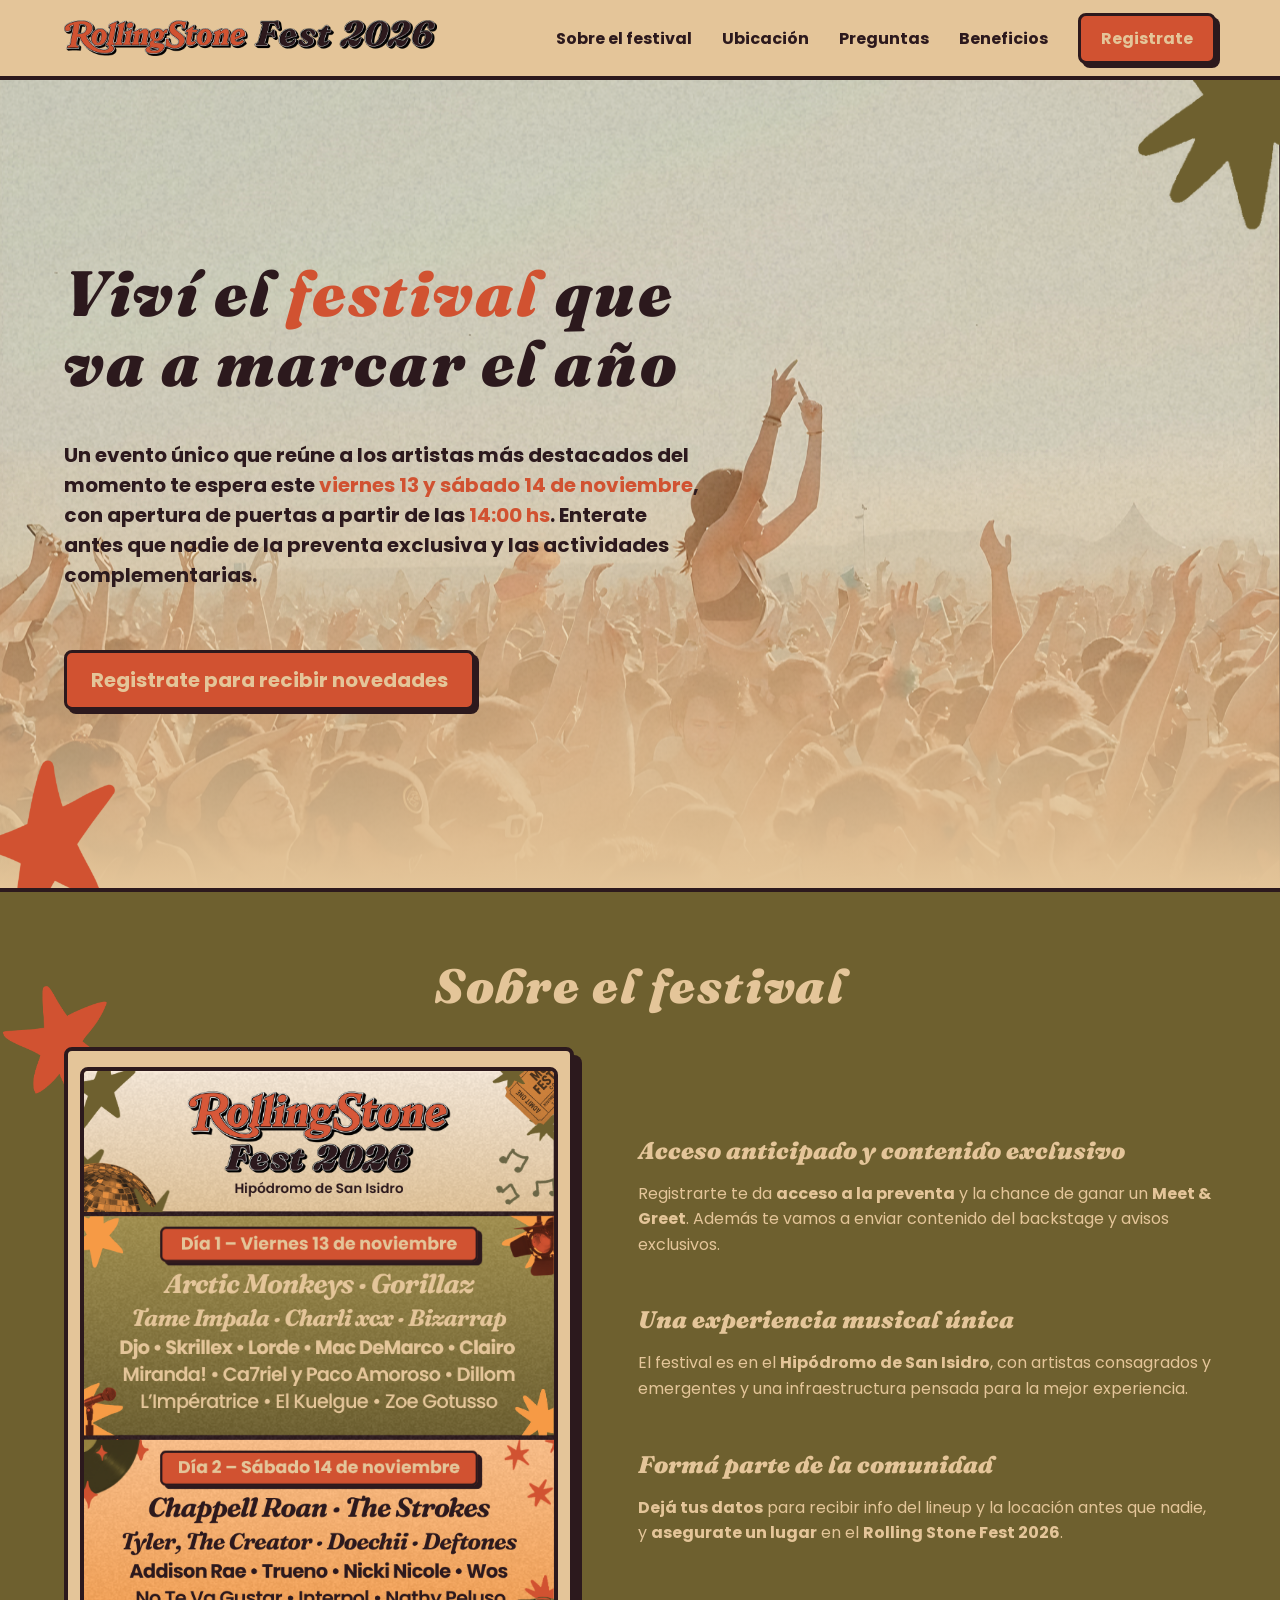
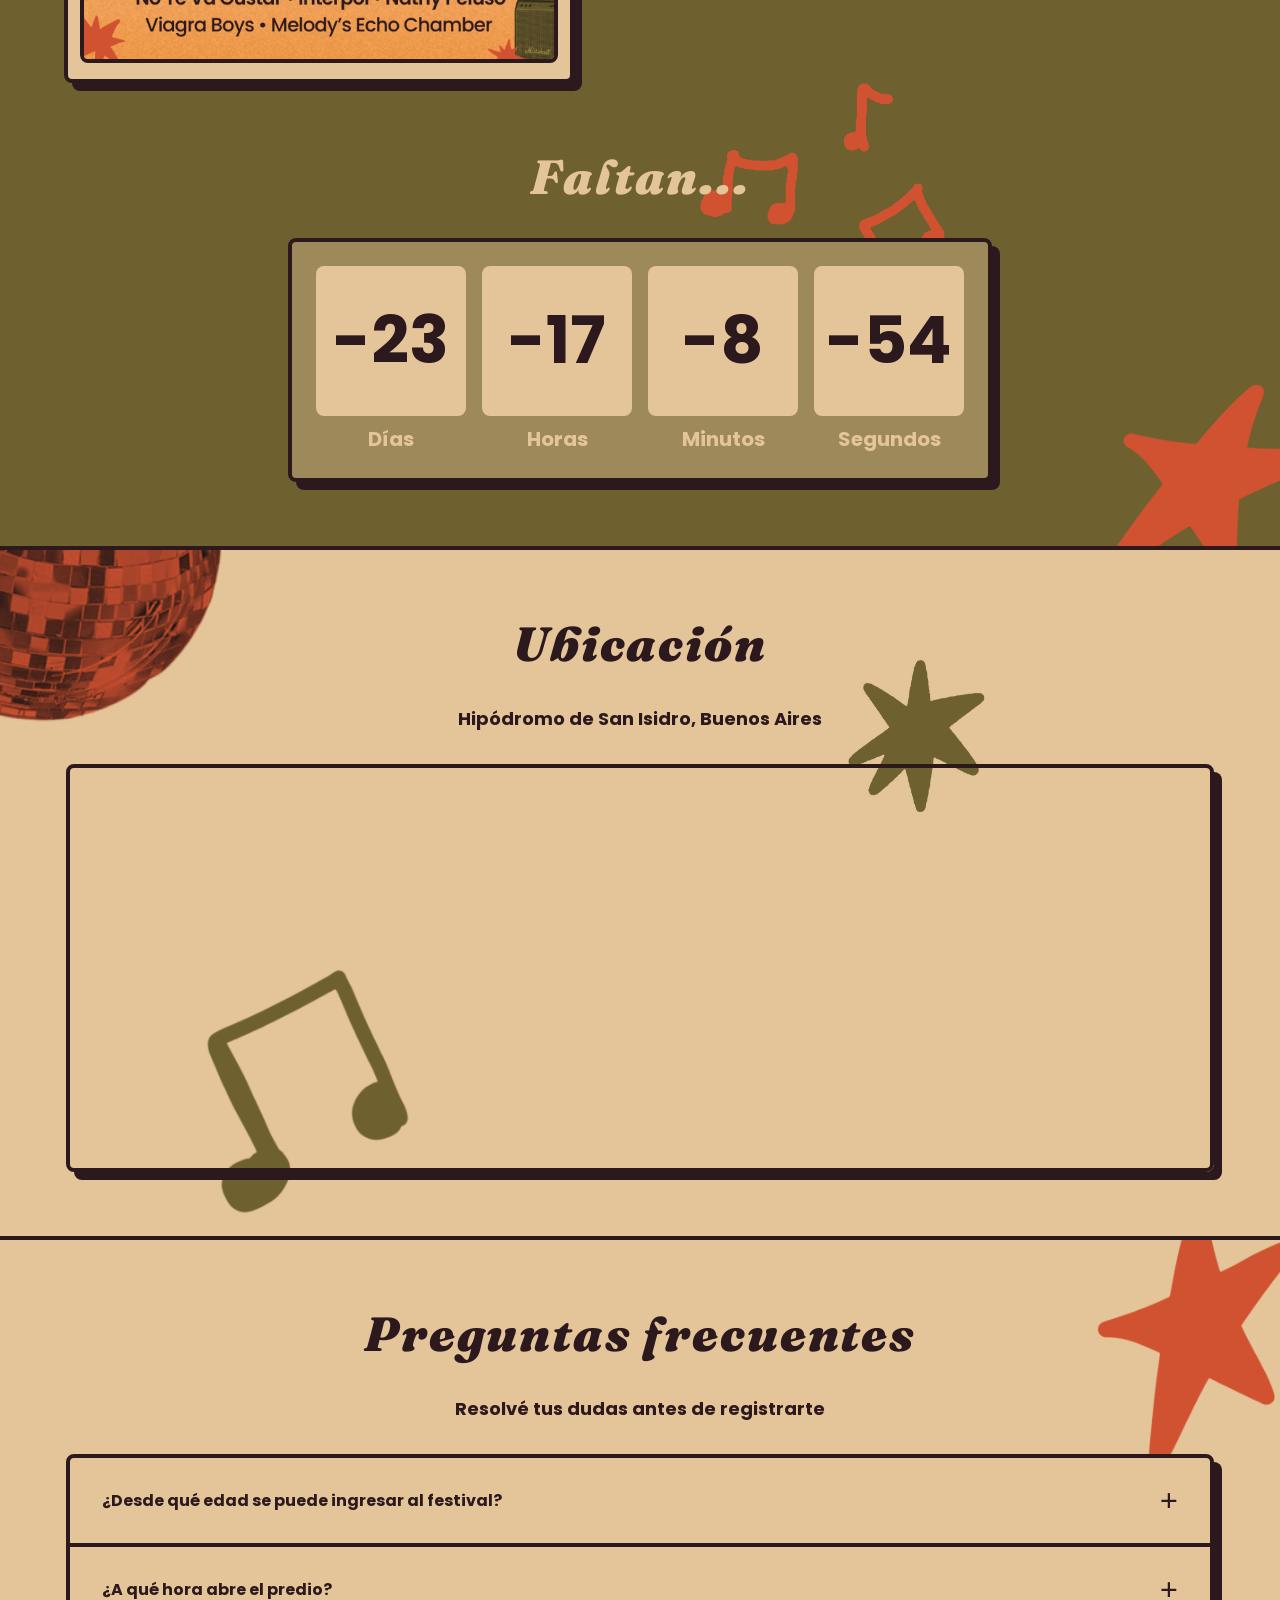
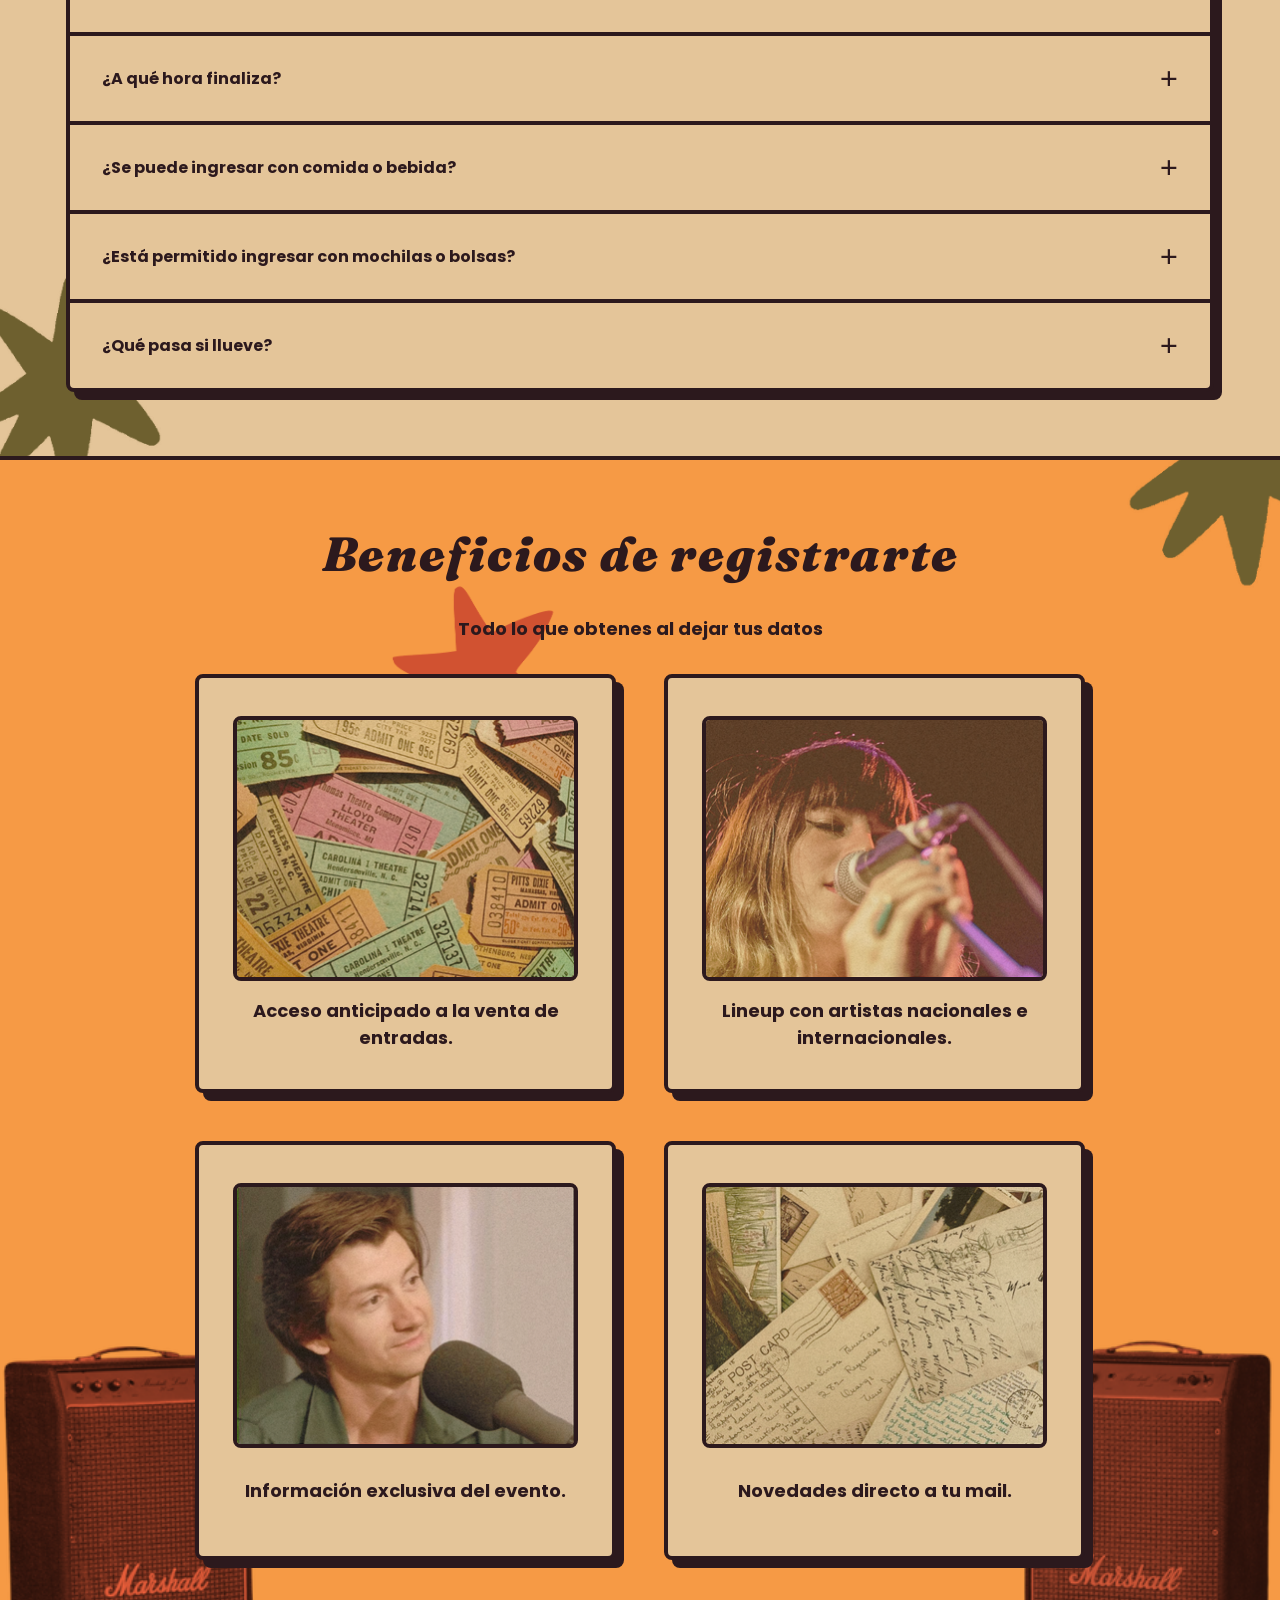
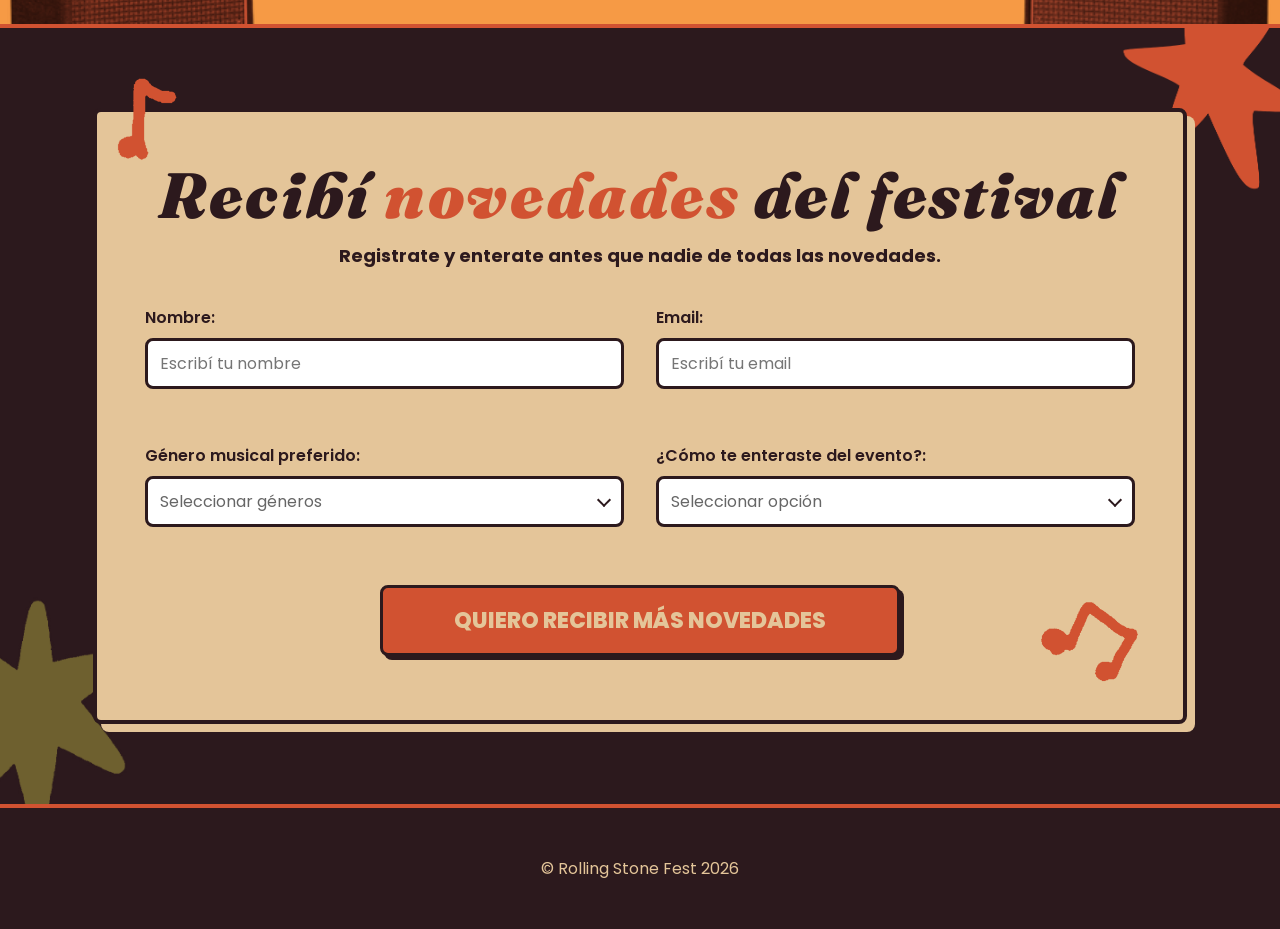
==== commit 466bcffd: "Ícono .dropbtn animado" ====
--- a/index.html
+++ b/index.html
@@ -307,7 +307,7 @@
                     <div class="campo">
                         <label>Género musical preferido:</label>
                         <div class="dropdown">
-                            <button type="button" class="dropbtn" id="btn-genero">Seleccionar géneros ▼</button>
+                            <button type="button" class="dropbtn" id="btn-genero"> Seleccionar géneros</button>
                             <div class="dropdown-content" id="dropdown-genero">
                                 <label><input type="checkbox" name="genero" value="nacional"> Rock nacional</label>
                                 <label><input type="checkbox" name="genero" value="rock"> Rock clásico</label>
@@ -321,7 +321,7 @@
                     <div class="campo">
                         <label>¿Cómo te enteraste del evento?:</label>
                         <div class="dropdown">
-                            <button type="button" class="dropbtn" id="btn-fuente">Seleccionar opción ▼</button>
+                            <button type="button" class="dropbtn" id="btn-fuente">Seleccionar opción</button>
                             <div class="dropdown-content" id="dropdown-fuente">
                                 <label><input type="radio" name="fuente" value="rrss"> Anuncios en redes
                                     sociales</label>
--- a/estilos.css
+++ b/estilos.css
@@ -576,7 +576,7 @@
 }
 
 .deco17 {
-    width: 360px;
+    width: 340px;
     top: 20px;
     left: 317px;
 }
@@ -802,6 +802,29 @@
     border-radius: 8px;
     color: #666;
     transition: border-color 0.2s;
+    display: flex;
+    align-items: center;
+    justify-content: space-between;
+    overflow: hidden;
+}
+
+.dropbtn::after {
+    content: '';
+    display: inline-block;
+    width: 8px;
+    height: 8px;
+    border-right: 2.5px solid #2C191D;
+    border-bottom: 2.5px solid #2C191D;
+    transform: rotate(45deg);
+    transition: transform 0.2s ease;
+    flex-shrink: 0;
+    margin-left: 8px;
+    margin-bottom: 3px;
+}
+
+.dropdown:has(.dropdown-content.mostrar) .dropbtn::after {
+    transform: rotate(-135deg);
+    margin-bottom: -3px;
 }
 
 .dropbtn:focus { border-color: #D15231; outline: none; }
@@ -1206,7 +1229,7 @@
     
     h2 { font-size: 32px; }
 
-    .deco1, .deco2, .deco3, .deco4, .deco5, .deco6, .deco7, .deco8, .deco9, .deco10, .deco11, .deco12, .deco13, .deco14, .deco15, .deco16, .deco17, .deco18, .deco19 {
+    .deco1, .deco3, .deco4, .deco5, .deco6, .deco7, .deco8, .deco9, .deco10, .deco11, .deco12, .deco13, .deco14, .deco15, .deco16, .deco17, .deco18, .deco19 {
         max-width: 205px;
     }
 
@@ -1232,7 +1255,11 @@
 
     .deco1 { top: -30px; right: -80px; }
 
-    .deco2 { bottom: -120px; left: -80px; }
+    .deco2 { 
+        bottom: -120px; 
+        left: -80px; 
+        max-width: 195px; 
+    }
 
 
     /* =============================
